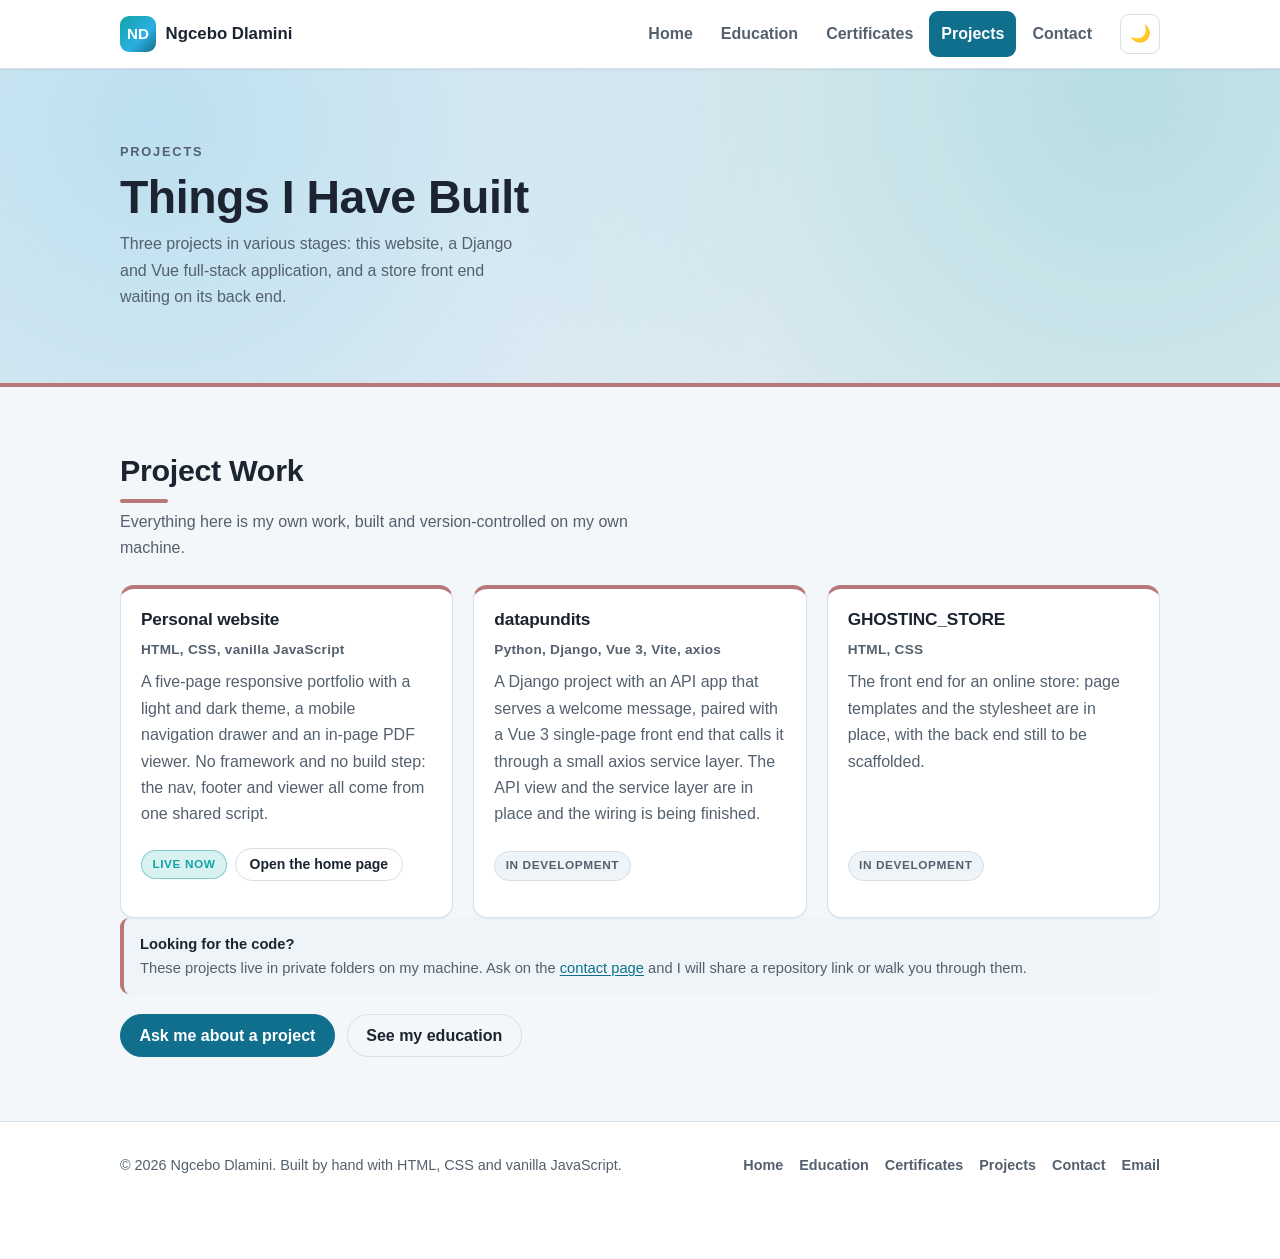
==== projects.html @ 9c9d41b7 "Initial commit: five-page portfolio site Built by hand with plain HTML, CSS and vanilla JavaScript. " ====
<!DOCTYPE html>
<html lang="en">
    <head>
        <meta charset="UTF-8">
        <meta name="viewport" content="width=device-width, initial-scale=1.0">
        <title>Projects | Ngcebo Dlamini</title>
        <meta name="description" content="Projects built by Ngcebo Dlamini: this portfolio site, a Django and Vue 3 full-stack application, and the GHOSTINC store front end.">
        <link rel="icon" type="image/svg+xml" href="./src/Images/favicon.svg">
        <!-- Adds a "js" class so the stylesheet hides the mobile menu only when JavaScript can reopen it. -->
        <script>document.documentElement.className += " js";</script>
        <link rel="stylesheet" type="text/css" href="./src/Style/style.css">
        <script src="./src/Scripts/main.js" defer></script>
    </head>
    <body>
        <a class="skip-link" href="#main">Skip to content</a>

        <header class="site-header">
            <div class="wrapper header-inner">
                <a class="brand" href="./index.html">
                    <span class="brand-mark" aria-hidden="true">ND</span>
                    <span class="brand-text">Ngcebo Dlamini</span>
                </a>

                <button class="nav-toggle" type="button" data-nav-toggle
                        aria-expanded="false" aria-controls="primary-nav">
                    <span class="nav-toggle-bars" aria-hidden="true">
                        <span></span><span></span><span></span>
                    </span>
                    <span class="visually-hidden">Toggle navigation menu</span>
                </button>

                <nav id="primary-nav" class="primary-nav" aria-label="Primary">
                    <ul>
                        <li><a href="./index.html">Home</a></li>
                        <li><a href="./education.html">Education</a></li>
                        <li><a href="./certificates.html">Certificates</a></li>
                        <li><a href="./projects.html" class="is-active" aria-current="page">Projects</a></li>
                        <li><a href="./contact.html">Contact</a></li>
                    </ul>
                </nav>

                <button class="theme-toggle" type="button" data-theme-toggle
                        aria-pressed="false" aria-label="Switch to dark theme">
                    <span data-theme-icon aria-hidden="true">&#127769;</span>
                </button>
            </div>
        </header>

        <main id="main">
            <section class="hero">
                <div class="wrapper">
                    <p class="hero-eyebrow">Projects</p>
                    <h1 class="hero-title">Things I Have Built</h1>
                    <p class="hero-lead">
                        Three projects in various stages: this website, a Django and Vue
                        full-stack application, and a store front end waiting on its back end.
                    </p>
                </div>
            </section>

            <section class="section section-projects" id="project-list">
                <div class="wrapper">
                    <h2 class="section-title">Project Work</h2>
                    <p class="section-intro">
                        Everything here is my own work, built and version-controlled on my
                        own machine.
                    </p>

                    <div class="grid grid-cards">
                        <article class="card card-projects" id="personal-website">
                            <h3 class="card-title">Personal website</h3>
                            <p class="card-meta">HTML, CSS, vanilla JavaScript</p>
                            <p class="card-text">
                                A five-page responsive portfolio with a light and dark theme,
                                a mobile navigation drawer and an in-page PDF viewer. No
                                framework and no build step: the nav, footer and viewer all
                                come from one shared script.
                            </p>
                            <p class="card-footer">
                                <span class="status status-available">Live now</span>
                                <a class="btn btn-ghost btn-sm" href="./index.html">Open the home page</a>
                            </p>
                        </article>

                        <article class="card card-projects" id="datapundits">
                            <h3 class="card-title">datapundits</h3>
                            <p class="card-meta">Python, Django, Vue 3, Vite, axios</p>
                            <p class="card-text">
                                A Django project with an API app that serves a welcome
                                message, paired with a Vue 3 single-page front end that calls
                                it through a small axios service layer. The API view and the
                                service layer are in place and the wiring is being finished.
                            </p>
                            <p class="card-footer">
                                <span class="status status-request">In development</span>
                            </p>
                        </article>
                        <article class="card card-projects" id="ghostinc-store">
                            <h3 class="card-title">GHOSTINC_STORE</h3>
                            <p class="card-meta">HTML, CSS</p>
                            <p class="card-text">
                                The front end for an online store: page templates and the
                                stylesheet are in place, with the back end still to be
                                scaffolded.
                            </p>
                            <p class="card-footer">
                                <span class="status status-request">In development</span>
                            </p>
                        </article>
                    </div>

                    <div class="note">
                        <p>
                            <span class="note-title">Looking for the code?</span>
                            These projects live in private folders on my machine. Ask on the
                            <a href="./contact.html">contact page</a> and I will share a
                            repository link or walk you through them.
                        </p>
                    </div>

                    <div class="btn-row">
                        <a class="btn btn-primary" href="./contact.html">Ask me about a project</a>
                        <a class="btn btn-ghost" href="./education.html">See my education</a>
                    </div>
                </div>
            </section>
        </main>

        <footer class="site-footer">
            <div class="wrapper footer-inner">
                <p class="footer-copy">
                    &copy; <span data-year>2026</span> Ngcebo Dlamini. Built by hand with
                    HTML, CSS and vanilla JavaScript.
                </p>
                <nav class="footer-nav" aria-label="Footer">
                    <a href="./index.html">Home</a>
                    <a href="./education.html">Education</a>
                    <a href="./certificates.html">Certificates</a>
                    <a href="./projects.html">Projects</a>
                    <a href="./contact.html">Contact</a>
                    <a href="mailto:ngcebo4dlamini@gmail.com">Email</a>
                </nav>
                <button class="btn btn-ghost btn-sm back-to-top" type="button" data-back-to-top>
                    Back to top
                </button>
            </div>
        </footer>
    </body>
</html>
---- src/Style/style.css ----
/* ==========================================================================
   My Portfolio - global stylesheet
   --------------------------------------------------------------------------
   1)  design tokens        9)  tables
   2)  reset & base         10) module lists
   3)  utilities            11) stat band
   4)  header & nav         12) contact form
   5)  buttons              13) footer
   6)  hero                 14) pdf modal
   7)  cards & grids        15) responsive
   8)  tags                 16) motion & print
   ========================================================================== */

/* 1) Design tokens ------------------------------------------------------- */
:root {
    color-scheme: light;

    --bg: #f3f7fa;
    --bg-accent: #e6eef4;
    --surface: #ffffff;
    --surface-soft: #eef4f8;
    --text: #1b2430;
    --text-soft: #54606e;
    --border: #d5e0e8;
    --shadow-sm: 0 1px 2px rgba(16, 33, 48, .06);
    --shadow-md: 0 10px 26px rgba(16, 33, 48, .10);

    --brand: #0f6f8c;
    --brand-strong: #0a5369;
    --on-brand: #ffffff;

    /* Section accents carried over from the original style.css palette. */
    --accent-about: #12a5a5;
    --accent-secondary: #c9924c;
    --accent-tertiary: #2baee2;
    --accent-certificates: #4aa9ad;
    --accent-projects: #b97878;

    --radius: 14px;
    --radius-sm: 9px;
    --radius-pill: 999px;
    --wrapper: 1080px;
    --gap: 1.25rem;
    --ring: 0 0 0 3px rgba(15, 111, 140, .5);
    --font: "Segoe UI", Roboto, "Helvetica Neue", Arial, sans-serif;
}

[data-theme="dark"] {
    color-scheme: dark;

    --bg: #0e1419;
    --bg-accent: #121b23;
    --surface: #17212b;
    --surface-soft: #1d2833;
    --text: #e8eef4;
    --text-soft: #a6b5c3;
    --border: #2b3a47;
    --shadow-sm: 0 1px 2px rgba(0, 0, 0, .4);
    --shadow-md: 0 10px 26px rgba(0, 0, 0, .5);

    --brand: #4cb3d4;
    --brand-strong: #7ccbe4;
    --on-brand: #06121a;

    --accent-about: #3cc9c9;
    --accent-secondary: #e0b072;
    --accent-tertiary: #63c2ea;
    --accent-certificates: #6cc3c6;
    --accent-projects: #d29393;
}

/* Honour the OS preference until the visitor picks a theme explicitly. */
@media (prefers-color-scheme: dark) {
    :root:not([data-theme="light"]) {
        color-scheme: dark;

        --bg: #0e1419;
        --bg-accent: #121b23;
        --surface: #17212b;
        --surface-soft: #1d2833;
        --text: #e8eef4;
        --text-soft: #a6b5c3;
        --border: #2b3a47;
        --shadow-sm: 0 1px 2px rgba(0, 0, 0, .4);
        --shadow-md: 0 10px 26px rgba(0, 0, 0, .5);

        --brand: #4cb3d4;
        --brand-strong: #7ccbe4;
        --on-brand: #06121a;

        --accent-about: #3cc9c9;
        --accent-secondary: #e0b072;
        --accent-tertiary: #63c2ea;
        --accent-certificates: #6cc3c6;
        --accent-projects: #d29393;
    }
}

/* 2) Reset & base -------------------------------------------------------- */
*,
*::before,
*::after {
    box-sizing: border-box;
}

html {
    -webkit-text-size-adjust: 100%;
    scroll-behavior: smooth;
    scroll-padding-top: 5.5rem;
}

body {
    margin: 0;
    background-color: var(--bg);
    color: var(--text);
    font-family: var(--font);
    font-size: 1rem;
    line-height: 1.65;
    -webkit-font-smoothing: antialiased;
    -moz-osx-font-smoothing: grayscale;
}

img,
svg,
iframe {
    max-width: 100%;
    border: 0;
}

img {
    height: auto;
}

a {
    color: var(--brand);
    text-decoration-thickness: 1px;
    text-underline-offset: 2px;
}

a:hover {
    color: var(--brand-strong);
}

h1,
h2,
h3,
h4 {
    margin: 0 0 .5rem;
    line-height: 1.25;
    letter-spacing: -.01em;
}

h1 {
    font-size: clamp(1.9rem, 5vw, 2.9rem);
}

h2 {
    font-size: clamp(1.4rem, 3.2vw, 1.9rem);
}

h3 {
    font-size: 1.15rem;
}

p {
    margin: 0 0 1rem;
}

ul,
ol {
    margin: 0 0 1rem;
    padding-left: 1.25rem;
}

:focus-visible {
    outline: 0;
    box-shadow: var(--ring);
    border-radius: var(--radius-sm);
}

.btn,
.btn-primary,
.btn-ghost {
    display: inline-flex;
    align-items: center;
    justify-content: center;
    gap: .5rem;
    padding: .7rem 1.15rem;
    border: 1px solid transparent;
    border-radius: var(--radius-pill);
    background: none;
    color: inherit;
    font: inherit;
    font-weight: 600;
    line-height: 1.2;
    text-align: center;
    text-decoration: none;
    cursor: pointer;
    transition: background-color .18s ease, border-color .18s ease,
        color .18s ease, transform .18s ease;
}

.btn-primary {
    background-color: var(--brand);
    border-color: var(--brand);
    color: var(--on-brand);
}

.btn-primary:hover,
.btn-primary:focus-visible {
    background-color: var(--brand-strong);
    border-color: var(--brand-strong);
    color: var(--on-brand);
}

.btn-ghost {
    border-color: var(--border);
    color: var(--text);
}

.btn-ghost:hover,
.btn-ghost:focus-visible {
    border-color: var(--brand);
    color: var(--brand);
    background-color: var(--surface-soft);
}

.btn-sm {
    padding: .45rem .85rem;
    font-size: .875rem;
}

.btn[disabled],
.btn[aria-disabled="true"] {
    opacity: .55;
    cursor: not-allowed;
}

.btn-row {
    display: flex;
    flex-wrap: wrap;
    gap: .75rem;
    margin-top: 1.25rem;
}

/* 3) Utilities ----------------------------------------------------------- */
.wrapper {
    width: 100%;
    max-width: var(--wrapper);
    margin-inline: auto;
    padding-inline: 1.25rem;
}

.visually-hidden {
    position: absolute;
    width: 1px;
    height: 1px;
    margin: -1px;
    padding: 0;
    overflow: hidden;
    clip-path: inset(50%);
    white-space: nowrap;
    border: 0;
}

.skip-link {
    position: absolute;
    top: -100%;
    left: 1rem;
    z-index: 100;
    padding: .6rem 1rem;
    border-radius: var(--radius-sm);
    background-color: var(--brand);
    color: var(--on-brand);
    font-weight: 600;
    text-decoration: none;
}

.skip-link:focus {
    top: 1rem;
}

main {
    display: block;
}

.section {
    --section-accent: var(--brand);
    padding-block: 2.75rem;
    border-top: 4px solid var(--section-accent);
}

.section-alt {
    background-color: var(--bg-accent);
}

.section-about {
    --section-accent: var(--accent-about);
}

.section-secondary {
    --section-accent: var(--accent-secondary);
}

.section-tertiary {
    --section-accent: var(--accent-tertiary);
}

.section-certificates {
    --section-accent: var(--accent-certificates);
}

.section-projects {
    --section-accent: var(--accent-projects);
}

.section-title {
    margin-bottom: .35rem;
}

.section-title::after {
    content: "";
    display: block;
    width: 3rem;
    height: .25rem;
    margin-top: .6rem;
    border-radius: var(--radius-pill);
    background-color: var(--section-accent, var(--brand));
}

.section-intro {
    max-width: 62ch;
    color: var(--text-soft);
}

/* 4) Header & navigation ------------------------------------------------- */
.site-header {
    position: sticky;
    top: 0;
    z-index: 60;
    background-color: var(--surface);
    border-bottom: 1px solid var(--border);
    box-shadow: var(--shadow-sm);
}

.header-inner {
    display: flex;
    flex-wrap: wrap;
    align-items: center;
    gap: .5rem 1rem;
    min-height: 4.25rem;
    padding-block: .5rem;
}

.brand {
    display: inline-flex;
    align-items: center;
    gap: .6rem;
    margin-right: auto;
    color: var(--text);
    font-weight: 700;
    text-decoration: none;
}

.brand:hover,
.brand:focus-visible {
    color: var(--brand);
}

.brand-mark {
    display: inline-grid;
    place-items: center;
    width: 2.25rem;
    height: 2.25rem;
    border-radius: var(--radius-sm);
    background: linear-gradient(135deg,
        var(--accent-about), var(--accent-tertiary) 60%, var(--brand));
    color: #ffffff;
    font-size: .95rem;
    font-weight: 700;
}

.brand-text {
    font-size: 1.05rem;
}

/* Visible by default so the site still navigates with JavaScript disabled.
   The .js class is set by a one-line snippet in each page's <head>. */
.primary-nav {
    order: 3;
    flex-basis: 100%;
}

.js .primary-nav {
    display: none;
}

.js .primary-nav.is-open {
    display: block;
}

.primary-nav ul {
    display: flex;
    flex-direction: column;
    gap: .15rem;
    margin: 0 0 .75rem;
    padding: 0;
    list-style: none;
}

.primary-nav a {
    display: block;
    padding: .6rem .75rem;
    border-radius: var(--radius-sm);
    color: var(--text-soft);
    font-weight: 600;
    text-decoration: none;
    transition: background-color .18s ease, color .18s ease;
}

.primary-nav a:hover,
.primary-nav a:focus-visible {
    background-color: var(--surface-soft);
    color: var(--brand);
}

.primary-nav a.is-active,
.primary-nav a[aria-current="page"] {
    background-color: var(--brand);
    color: var(--on-brand);
}

.nav-toggle,
.theme-toggle {
    display: inline-grid;
    place-items: center;
    width: 2.5rem;
    height: 2.5rem;
    padding: 0;
    border: 1px solid var(--border);
    border-radius: var(--radius-sm);
    background-color: var(--surface);
    color: var(--text);
    font-size: 1.05rem;
    line-height: 1;
    cursor: pointer;
}

.nav-toggle:hover,
.theme-toggle:hover {
    border-color: var(--brand);
    color: var(--brand);
}

/* The hamburger only exists when JavaScript can actually open the menu. */
.nav-toggle {
    display: none;
}

.js .nav-toggle {
    display: inline-grid;
}

.nav-toggle-bars {
    display: grid;
    gap: 4px;
}

.nav-toggle-bars span {
    display: block;
    width: 1.05rem;
    height: 2px;
    border-radius: 2px;
    background-color: currentColor;
    transition: transform .2s ease, opacity .2s ease;
}

.nav-toggle[aria-expanded="true"] .nav-toggle-bars span:nth-child(1) {
    transform: translateY(6px) rotate(45deg);
}

.nav-toggle[aria-expanded="true"] .nav-toggle-bars span:nth-child(2) {
    opacity: 0;
}

.nav-toggle[aria-expanded="true"] .nav-toggle-bars span:nth-child(3) {
    transform: translateY(-6px) rotate(-45deg);
}

body.has-modal {
    overflow: hidden;
}

/* 6) Hero ---------------------------------------------------------------- */
.hero {
    position: relative;
    overflow: hidden;
    padding-block: 3rem;
    background:
        radial-gradient(circle at 12% 18%, rgba(43, 174, 226, .22), transparent 55%),
        radial-gradient(circle at 88% 8%, rgba(18, 165, 165, .22), transparent 55%),
        var(--bg-accent);
    border-bottom: 1px solid var(--border);
}

.hero-inner {
    display: grid;
    gap: 2rem;
    align-items: center;
}

.hero-eyebrow {
    margin: 0 0 .35rem;
    color: var(--text-soft);
    font-size: .8rem;
    font-weight: 700;
    letter-spacing: .14em;
    text-transform: uppercase;
}

.hero-title {
    margin-bottom: .35rem;
}

.hero-role {
    margin: 0 0 .85rem;
    color: var(--brand);
    font-size: clamp(1.05rem, 2.4vw, 1.3rem);
    font-weight: 600;
}

.hero-lead {
    max-width: 46ch;
    margin-bottom: 0;
    color: var(--text-soft);
}

.hero-portrait {
    justify-self: center;
    width: min(240px, 62vw);
}

.hero-portrait img {
    display: block;
    width: 100%;
    border-radius: var(--radius);
    box-shadow: var(--shadow-md);
}

.hero-portrait figcaption {
    margin-top: .6rem;
    color: var(--text-soft);
    font-size: .8rem;
    text-align: center;
}
/* 7) Cards & grids ------------------------------------------------------- */
.grid {
    display: grid;
    gap: var(--gap);
}

.grid-cards {
    grid-template-columns: repeat(auto-fit, minmax(250px, 1fr));
    margin-top: 1.5rem;
}

.card {
    --card-accent: var(--brand);
    display: flex;
    flex-direction: column;
    gap: .5rem;
    padding: 1.25rem;
    background-color: var(--surface);
    border: 1px solid var(--border);
    border-top: 4px solid var(--card-accent);
    border-radius: var(--radius);
    box-shadow: var(--shadow-sm);
    transition: transform .18s ease, box-shadow .18s ease;
}

.card:hover {
    transform: translateY(-2px);
    box-shadow: var(--shadow-md);
}

.card-about {
    --card-accent: var(--accent-about);
}

.card-secondary {
    --card-accent: var(--accent-secondary);
}

.card-tertiary {
    --card-accent: var(--accent-tertiary);
}

.card-certificates {
    --card-accent: var(--accent-certificates);
}

.card-projects {
    --card-accent: var(--accent-projects);
}

.card-title {
    margin-bottom: 0;
    font-size: 1.08rem;
}

.card-meta {
    margin: 0;
    color: var(--text-soft);
    font-size: .85rem;
    font-weight: 600;
    letter-spacing: .02em;
}

.card-text {
    margin: 0;
    color: var(--text-soft);
}

.card-footer {
    display: flex;
    flex-wrap: wrap;
    align-items: center;
    gap: .5rem;
    margin-top: auto;
    padding-top: .75rem;
}

/* 8) Tags ---------------------------------------------------------------- */
.tag-group {
    margin-bottom: 1.25rem;
}

.tag-group h3 {
    margin-bottom: .5rem;
    color: var(--text-soft);
    font-size: .82rem;
    font-weight: 700;
    letter-spacing: .1em;
    text-transform: uppercase;
}

.tag-list {
    display: flex;
    flex-wrap: wrap;
    gap: .5rem;
    margin: 0;
    padding: 0;
    list-style: none;
}

.tag {
    display: inline-block;
    padding: .3rem .7rem;
    border: 1px solid var(--border);
    border-radius: var(--radius-pill);
    background-color: var(--surface-soft);
    color: var(--text-soft);
    font-size: .82rem;
    font-weight: 600;
}

/* 9) Tables -------------------------------------------------------------- */
.table-wrap {
    overflow-x: auto;
    margin-bottom: 1.25rem;
    background-color: var(--surface);
    border: 1px solid var(--border);
    border-radius: var(--radius);
}

table {
    width: 100%;
    min-width: 22rem;
    border-collapse: collapse;
}

caption {
    padding: .85rem 1rem .25rem;
    color: var(--text-soft);
    font-size: .88rem;
    text-align: left;
}

th,
td {
    padding: .7rem 1rem;
    border-bottom: 1px solid var(--border);
    text-align: left;
    vertical-align: top;
}

thead th {
    background-color: var(--surface-soft);
    font-size: .8rem;
    letter-spacing: .08em;
    text-transform: uppercase;
}

tbody tr:last-child td {
    border-bottom: 0;
}

tbody tr:hover {
    background-color: var(--surface-soft);
}

/* 10) Notes, statuses, document rows & sub-headings ---------------------- */
.note {
    padding: .85rem 1rem;
    border-left: 4px solid var(--section-accent, var(--brand));
    border-radius: var(--radius-sm);
    background-color: var(--surface-soft);
    color: var(--text-soft);
    font-size: .92rem;
}

.note p:last-child {
    margin-bottom: 0;
}

.note-title {
    display: block;
    color: var(--text);
    font-weight: 700;
}

.subsection-title {
    margin: 2rem 0 1rem;
    font-size: 1.15rem;
}

.status {
    display: inline-flex;
    align-items: center;
    gap: .35rem;
    padding: .25rem .65rem;
    border-radius: var(--radius-pill);
    font-size: .74rem;
    font-weight: 700;
    letter-spacing: .05em;
    text-transform: uppercase;
}

.status-available {
    background-color: rgba(18, 165, 165, .16);
    border: 1px solid rgba(18, 165, 165, .45);
    color: var(--accent-about);
}

.status-request {
    background-color: var(--surface-soft);
    border: 1px solid var(--border);
    color: var(--text-soft);
}

.doc-row {
    display: flex;
    flex-wrap: wrap;
    align-items: center;
    justify-content: space-between;
    gap: .75rem;
    padding: 1rem 1.25rem;
    background-color: var(--surface);
    border: 1px solid var(--border);
    border-radius: var(--radius);
}

.doc-row + .doc-row {
    margin-top: .75rem;
}

.doc-row-text {
    margin: 0;
}

.doc-row-text strong {
    display: block;
}

.doc-row-meta {
    display: block;
    color: var(--text-soft);
    font-size: .88rem;
}

.doc-actions {
    display: flex;
    flex-wrap: wrap;
    align-items: center;
    gap: .5rem;
}

/* 11) Stat band ---------------------------------------------------------- */
.stat-band {
    display: grid;
    grid-template-columns: repeat(auto-fit, minmax(165px, 1fr));
    gap: var(--gap);
    margin: 1.5rem 0 0;
    padding: 0;
    list-style: none;
}

.stat {
    padding: 1.1rem 1.25rem;
    background-color: var(--surface);
    border: 1px solid var(--border);
    border-radius: var(--radius);
}

.stat-value {
    display: block;
    color: var(--brand);
    font-size: 1.9rem;
    font-weight: 700;
    line-height: 1.1;
}

.stat-label {
    display: block;
    color: var(--text-soft);
    font-size: .88rem;
}

/* 12) Contact form ------------------------------------------------------- */
.contact-layout {
    display: grid;
    gap: 2rem;
    margin-top: 1.5rem;
}

.contact-list {
    display: grid;
    gap: .85rem;
    margin: 0;
}

.contact-list dt {
    font-weight: 700;
}

.contact-list dd {
    margin: 0;
    color: var(--text-soft);
}

.contact-form {
    display: grid;
    gap: 1rem;
}

.field {
    display: grid;
    gap: .35rem;
}

.field label {
    font-size: .92rem;
    font-weight: 600;
}

.field input,
.field textarea {
    width: 100%;
    padding: .65rem .8rem;
    border: 1px solid var(--border);
    border-radius: var(--radius-sm);
    background-color: var(--surface);
    color: var(--text);
    font: inherit;
}

.field textarea {
    min-height: 9rem;
    resize: vertical;
}

.field input:focus-visible,
.field textarea:focus-visible {
    border-color: var(--brand);
}

.field-hint {
    margin: 0;
    color: var(--text-soft);
    font-size: .82rem;
}

.form-status {
    min-height: 1.2em;
    margin: 0;
    color: var(--brand);
    font-size: .9rem;
    font-weight: 600;
}

/* 13) Footer ------------------------------------------------------------- */
.site-footer {
    padding-block: 2rem;
    background-color: var(--surface);
    border-top: 1px solid var(--border);
}

.footer-inner {
    display: grid;
    gap: 1rem;
}

.footer-copy {
    margin: 0;
    color: var(--text-soft);
    font-size: .9rem;
}

.footer-nav {
    display: flex;
    flex-wrap: wrap;
    gap: .5rem 1rem;
}

.footer-nav a {
    color: var(--text-soft);
    font-size: .9rem;
    font-weight: 600;
    text-decoration: none;
}

.footer-nav a:hover,
.footer-nav a:focus-visible {
    color: var(--brand);
    text-decoration: underline;
}

.back-to-top {
    justify-self: start;
    visibility: hidden;
    opacity: 0;
    transition: opacity .2s ease, visibility .2s ease;
}

.back-to-top.is-visible {
    visibility: visible;
    opacity: 1;
}

/* 14) PDF modal ---------------------------------------------------------- */
.pdf-modal {
    position: fixed;
    inset: 0;
    z-index: 90;
    display: grid;
    grid-template-rows: auto 1fr;
    padding: clamp(.5rem, 2vw, 1.5rem);
    background-color: rgba(6, 14, 20, .75);
}

.pdf-modal-bar {
    display: flex;
    flex-wrap: wrap;
    align-items: center;
    justify-content: space-between;
    gap: .75rem;
    padding: .6rem .9rem;
    background-color: var(--surface);
    border: 1px solid var(--border);
    border-bottom: 0;
    border-radius: var(--radius) var(--radius) 0 0;
}

.pdf-modal-title {
    font-weight: 700;
}

.pdf-modal-actions {
    display: flex;
    flex-wrap: wrap;
    gap: .5rem;
}

.pdf-modal-frame {
    width: 100%;
    height: 100%;
    min-height: 60vh;
    background-color: #ffffff;
    border: 1px solid var(--border);
    border-radius: 0 0 var(--radius) var(--radius);
}

/* 15) Responsive --------------------------------------------------------- */
@media (min-width: 600px) {
    .hero {
        padding-block: 4rem;
    }

    .section {
        padding-block: 3.25rem;
    }

    .contact-layout {
        grid-template-columns: 1fr 1.1fr;
    }
}

@media (min-width: 768px) {
    .js .nav-toggle {
        display: none;
    }

    .primary-nav,
    .js .primary-nav,
    .js .primary-nav.is-open {
        order: 0;
        flex-basis: auto;
        display: block;
    }

    .primary-nav ul {
        flex-direction: row;
        gap: .25rem;
        margin: 0;
    }

    .hero-inner {
        grid-template-columns: 1.6fr 1fr;
        gap: 2.5rem;
    }

    .hero-portrait {
        justify-self: end;
    }

    .footer-inner {
        grid-template-columns: 1fr auto;
        align-items: center;
    }

    .footer-nav {
        justify-content: flex-end;
    }

    .back-to-top {
        grid-column: 1 / -1;
    }
}

@media (min-width: 1024px) {
    .hero {
        padding-block: 4.5rem;
    }

    .section {
        padding-block: 4rem;
    }
}

/* 16) Motion & print ----------------------------------------------------- */
@media (prefers-reduced-motion: reduce) {
    html {
        scroll-behavior: auto;
    }

    *,
    *::before,
    *::after {
        animation-duration: .001ms !important;
        animation-iteration-count: 1 !important;
        transition-duration: .001ms !important;
    }
}

@media print {
    .site-header,
    .site-footer,
    .skip-link,
    .btn-row,
    .back-to-top,
    .pdf-modal {
        display: none !important;
    }

    body {
        background-color: #ffffff;
        color: #000000;
    }

    .card,
    .stat,
    .doc-row,
    .table-wrap,
    .note {
        border-color: #999999;
        box-shadow: none;
    }

    .section {
        padding-block: 1rem;
        border-top-color: #666666;
        break-inside: avoid;
    }

    a {
        color: #000000;
    }

    a[href^="http"]::after {
        content: " (" attr(href) ")";
        font-size: .8em;
    }
}
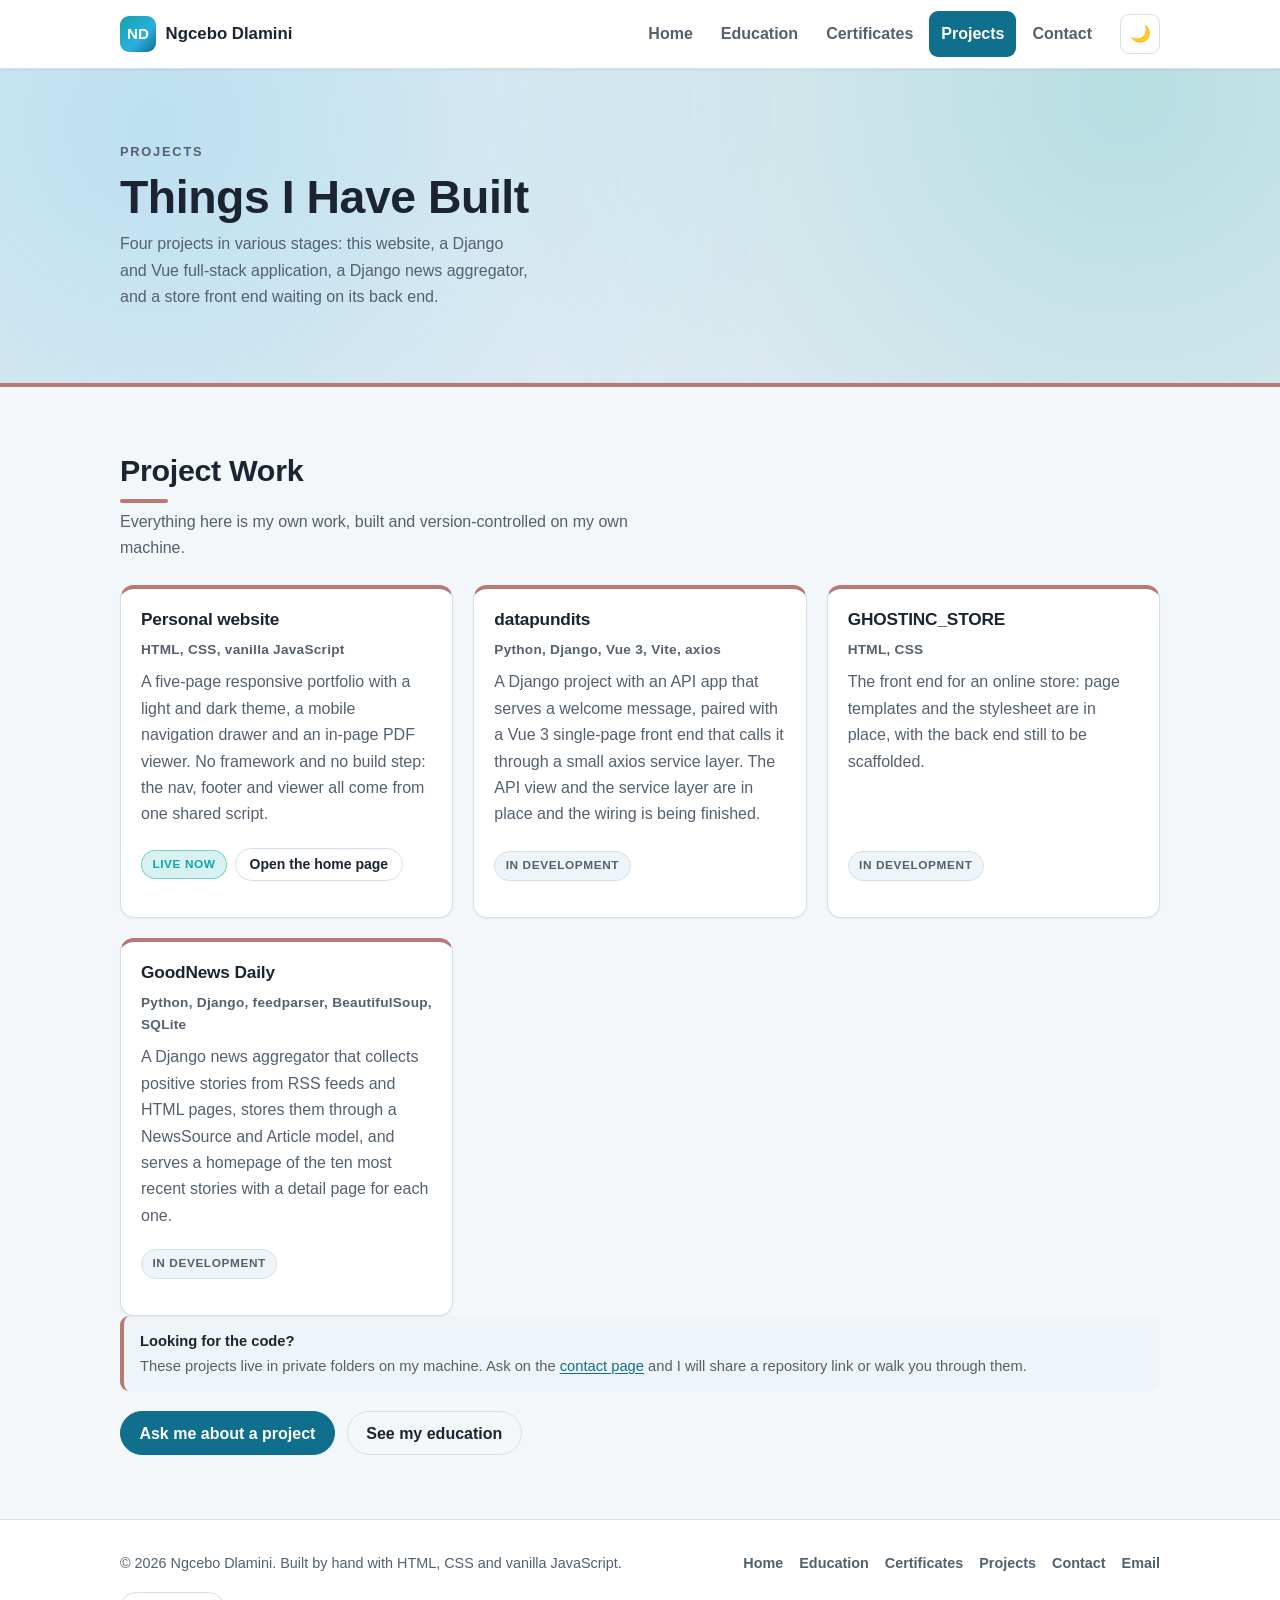
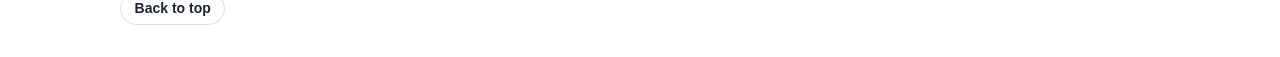
==== commit 3ab4ccff: "Add GoodNews Daily to the Projects section" ====
--- a/projects.html
+++ b/projects.html
@@ -4,7 +4,7 @@
         <meta charset="UTF-8">
         <meta name="viewport" content="width=device-width, initial-scale=1.0">
         <title>Projects | Ngcebo Dlamini</title>
-        <meta name="description" content="Projects built by Ngcebo Dlamini: this portfolio site, a Django and Vue 3 full-stack application, and the GHOSTINC store front end.">
+        <meta name="description" content="Projects built by Ngcebo Dlamini: this portfolio site, a Django and Vue 3 full-stack application, a Django positive-news aggregator, and the GHOSTINC store front end.">
         <link rel="icon" type="image/svg+xml" href="./src/Images/favicon.svg">
         <!-- Adds a "js" class so the stylesheet hides the mobile menu only when JavaScript can reopen it. -->
         <script>document.documentElement.className += " js";</script>
@@ -52,8 +52,9 @@
                     <p class="hero-eyebrow">Projects</p>
                     <h1 class="hero-title">Things I Have Built</h1>
                     <p class="hero-lead">
-                        Three projects in various stages: this website, a Django and Vue
-                        full-stack application, and a store front end waiting on its back end.
+                        Four projects in various stages: this website, a Django and Vue
+                        full-stack application, a Django news aggregator, and a store front
+                        end waiting on its back end.
                     </p>
                 </div>
             </section>
@@ -107,6 +108,20 @@
                                 <span class="status status-request">In development</span>
                             </p>
                         </article>
+
+                        <article class="card card-projects" id="goodnews-website">
+                            <h3 class="card-title">GoodNews Daily</h3>
+                            <p class="card-meta">Python, Django, feedparser, BeautifulSoup, SQLite</p>
+                            <p class="card-text">
+                                A Django news aggregator that collects positive stories from
+                                RSS feeds and HTML pages, stores them through a NewsSource and
+                                Article model, and serves a homepage of the ten most recent
+                                stories with a detail page for each one.
+                            </p>
+                            <p class="card-footer">
+                                <span class="status status-request">In development</span>
+                            </p>
+                        </article>
                     </div>
 
                     <div class="note">
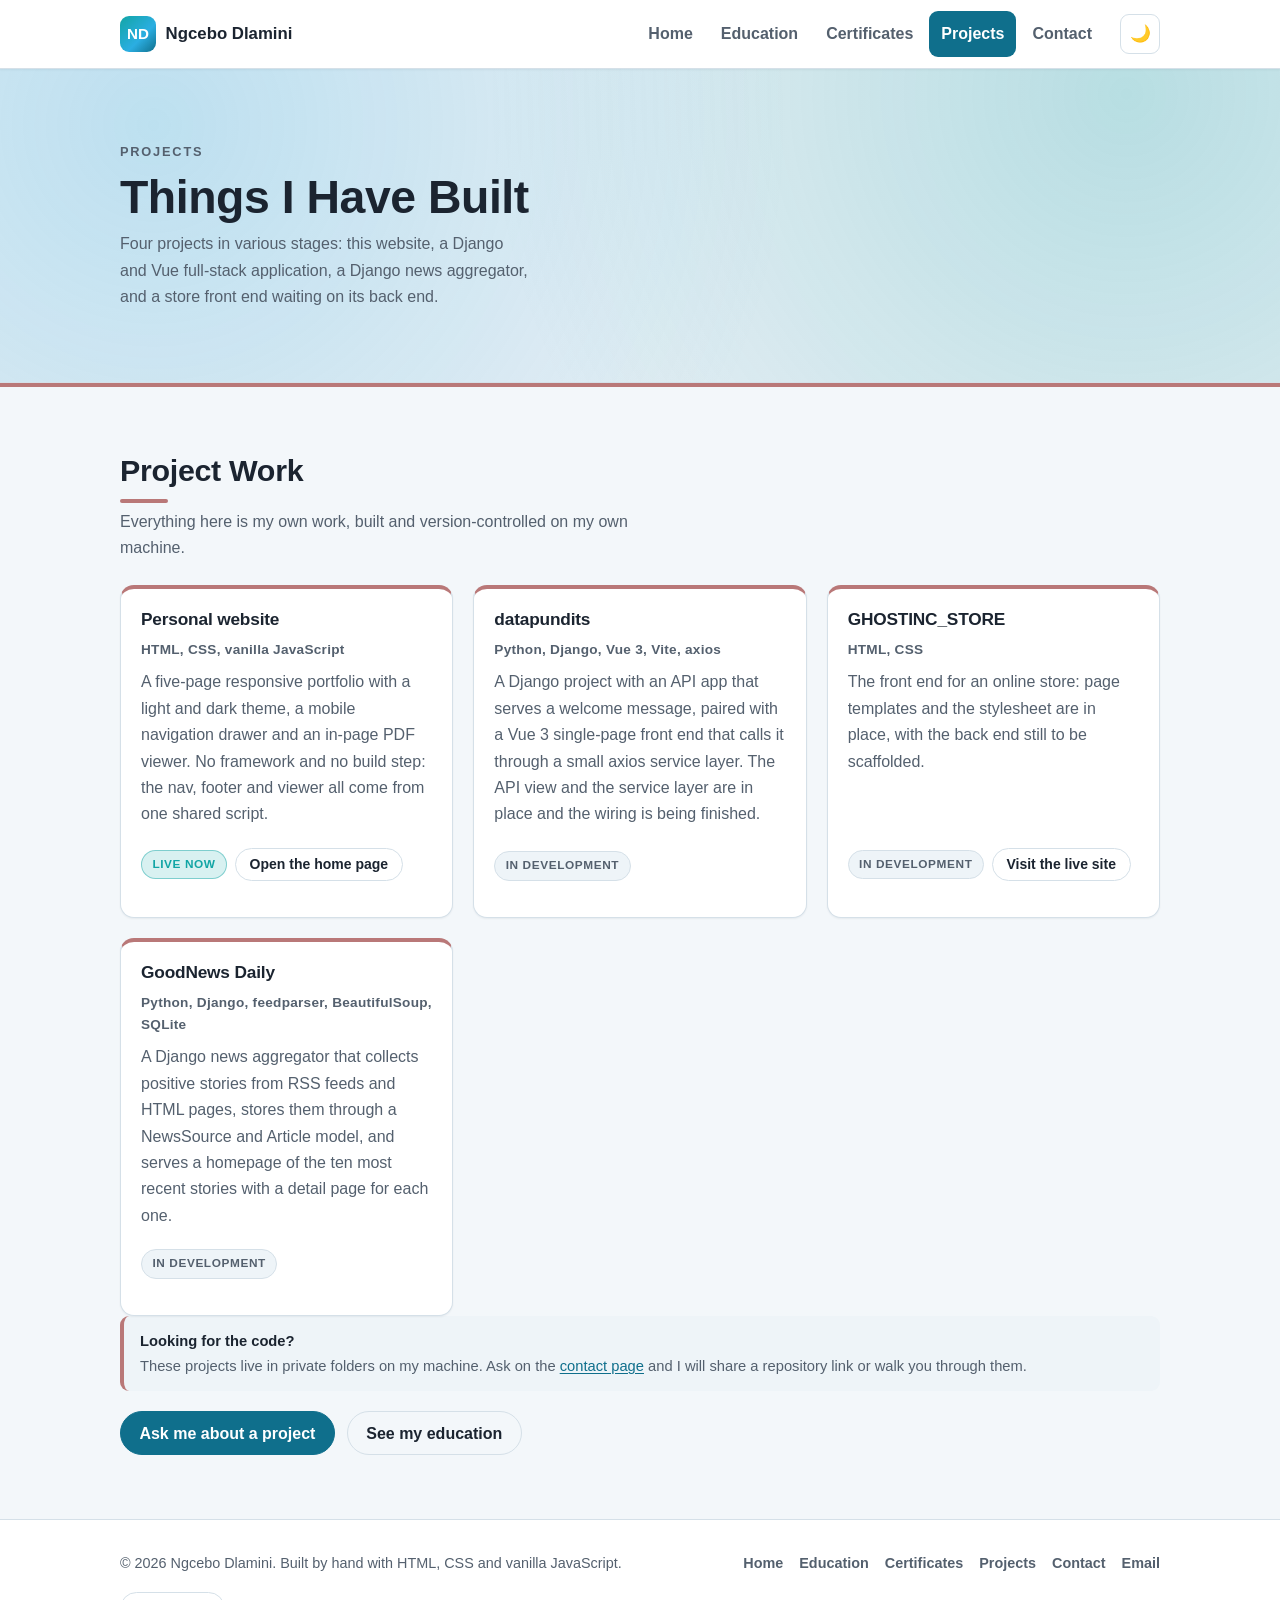
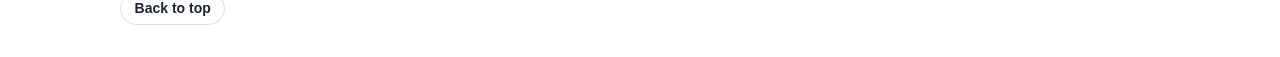
==== commit 6050a6af: "Add live site link to GHOSTINC_STORE card" ====
--- a/projects.html
+++ b/projects.html
@@ -106,6 +106,9 @@
                             </p>
                             <p class="card-footer">
                                 <span class="status status-request">In development</span>
+                                <a class="btn btn-ghost btn-sm"
+                                   href="https://ghost016-69.github.io/GHOSTINC_STORE"
+                                   target="_blank" rel="noopener">Visit the live site</a>
                             </p>
                         </article>
 
